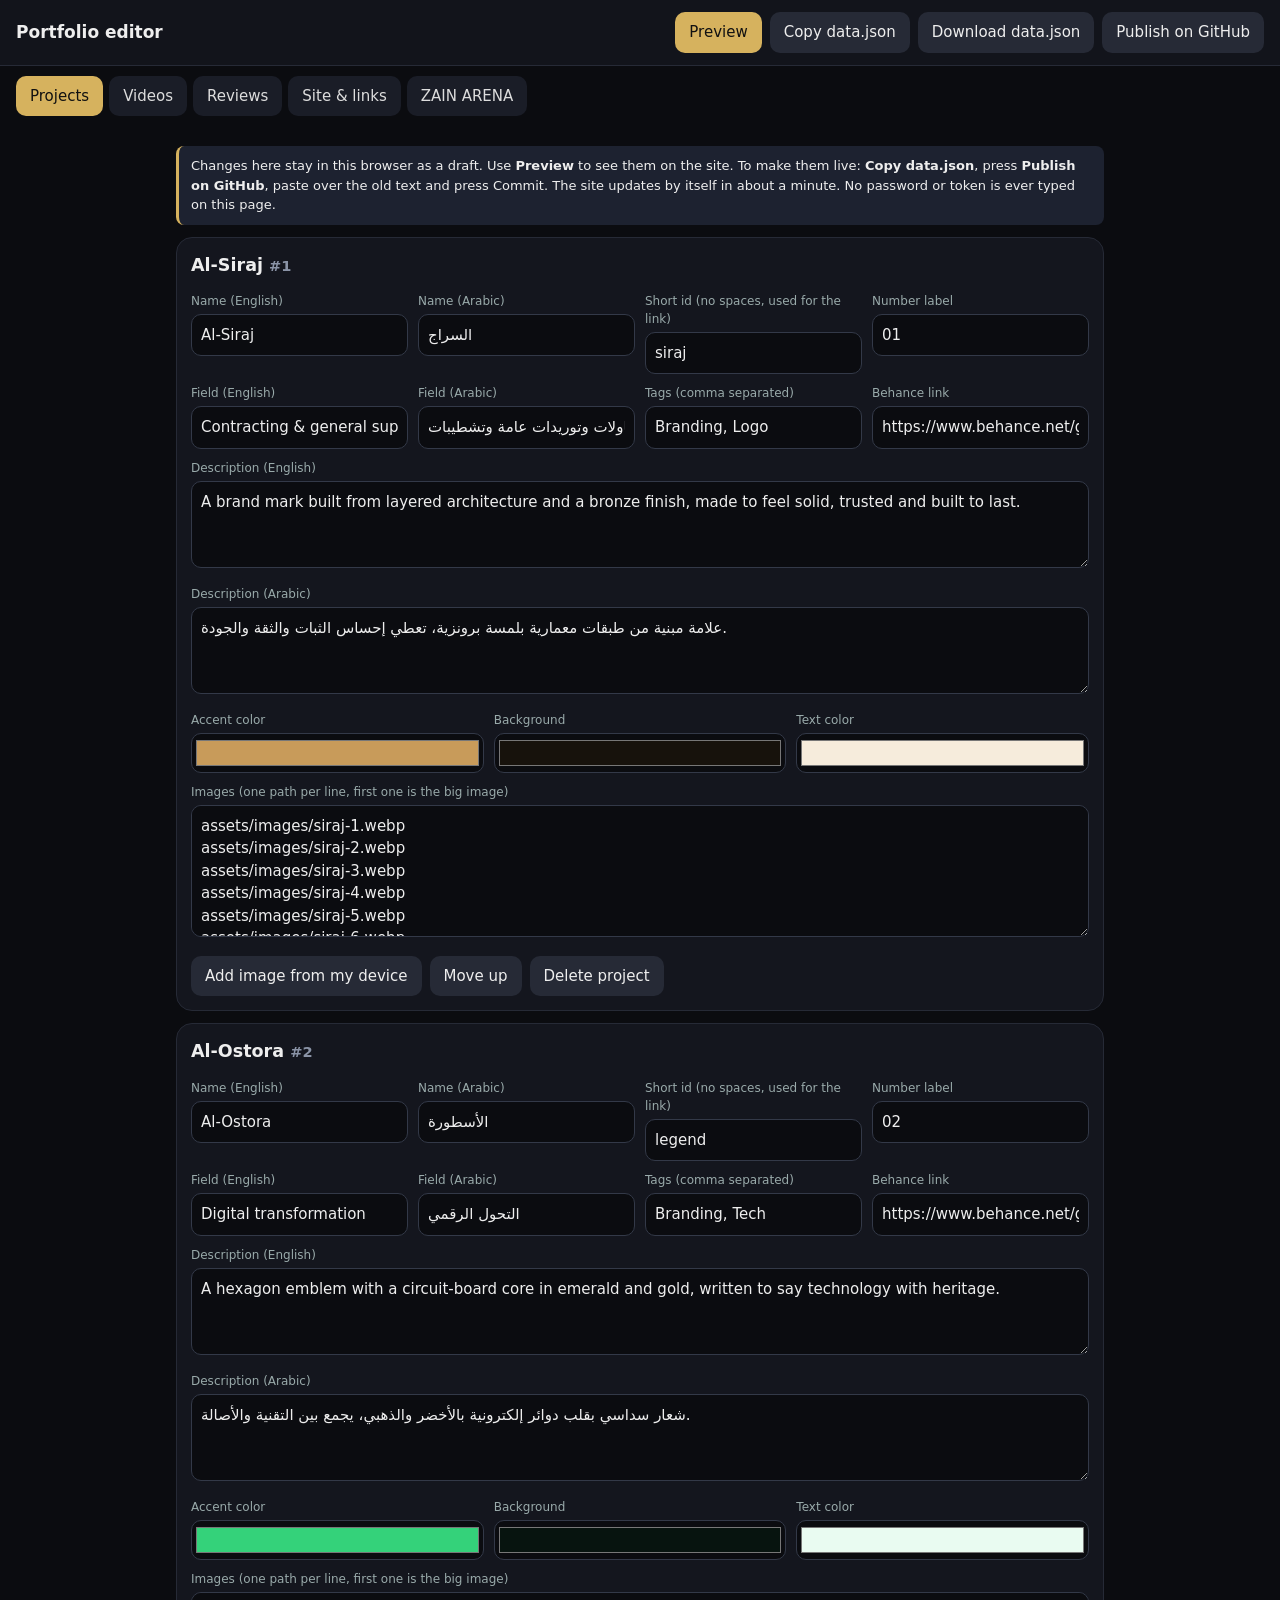
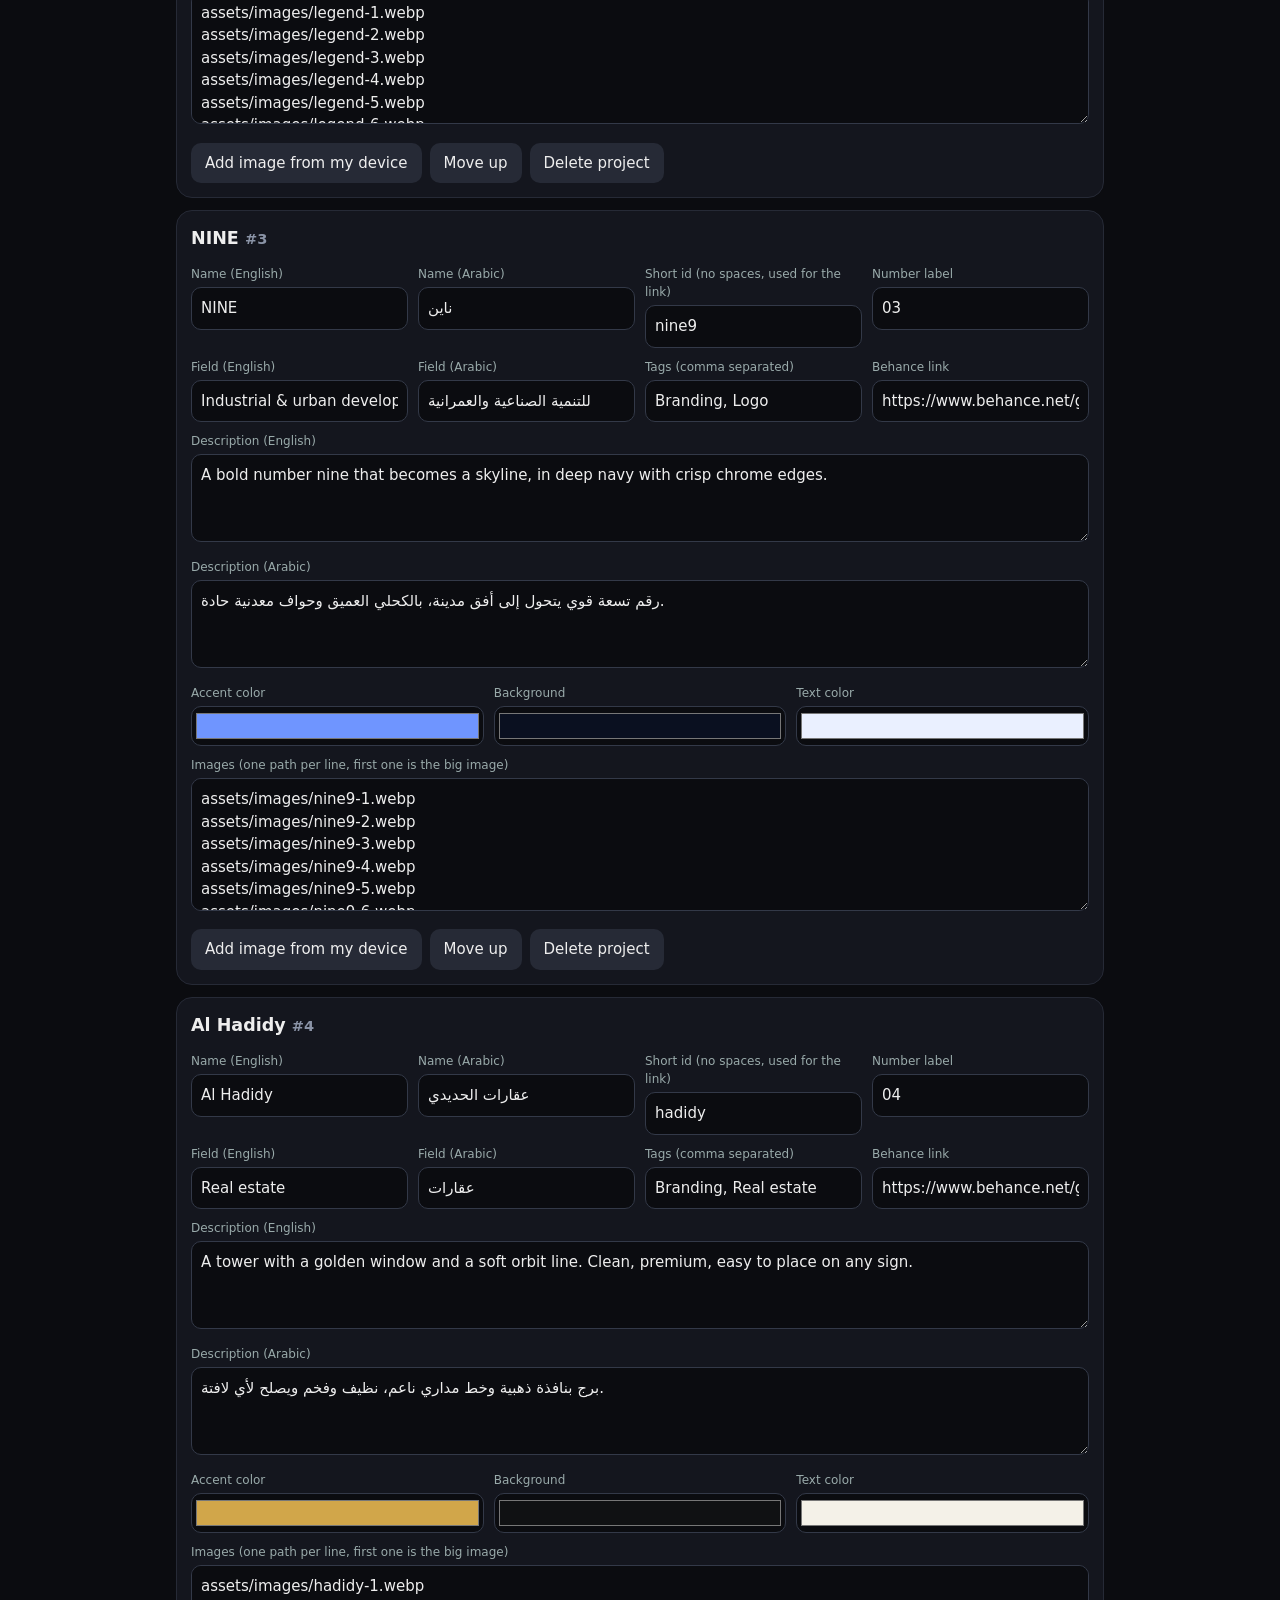
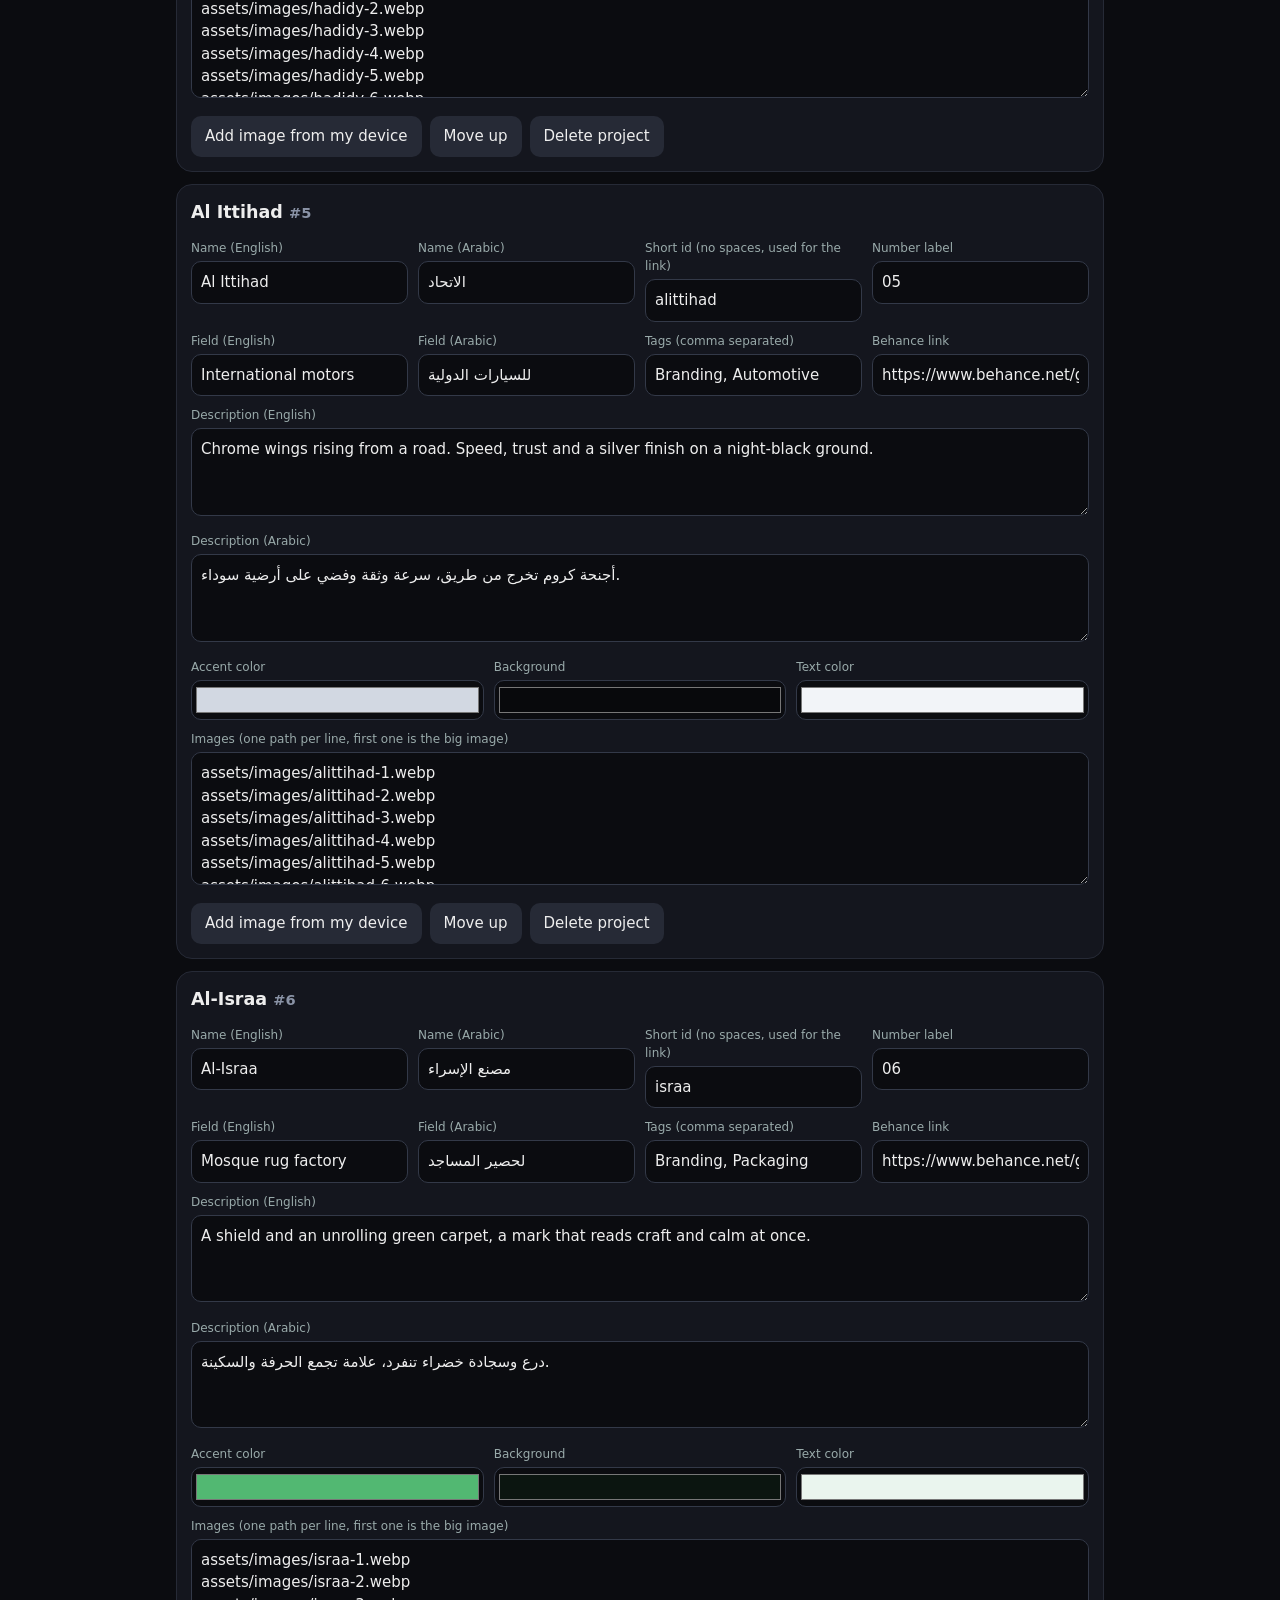
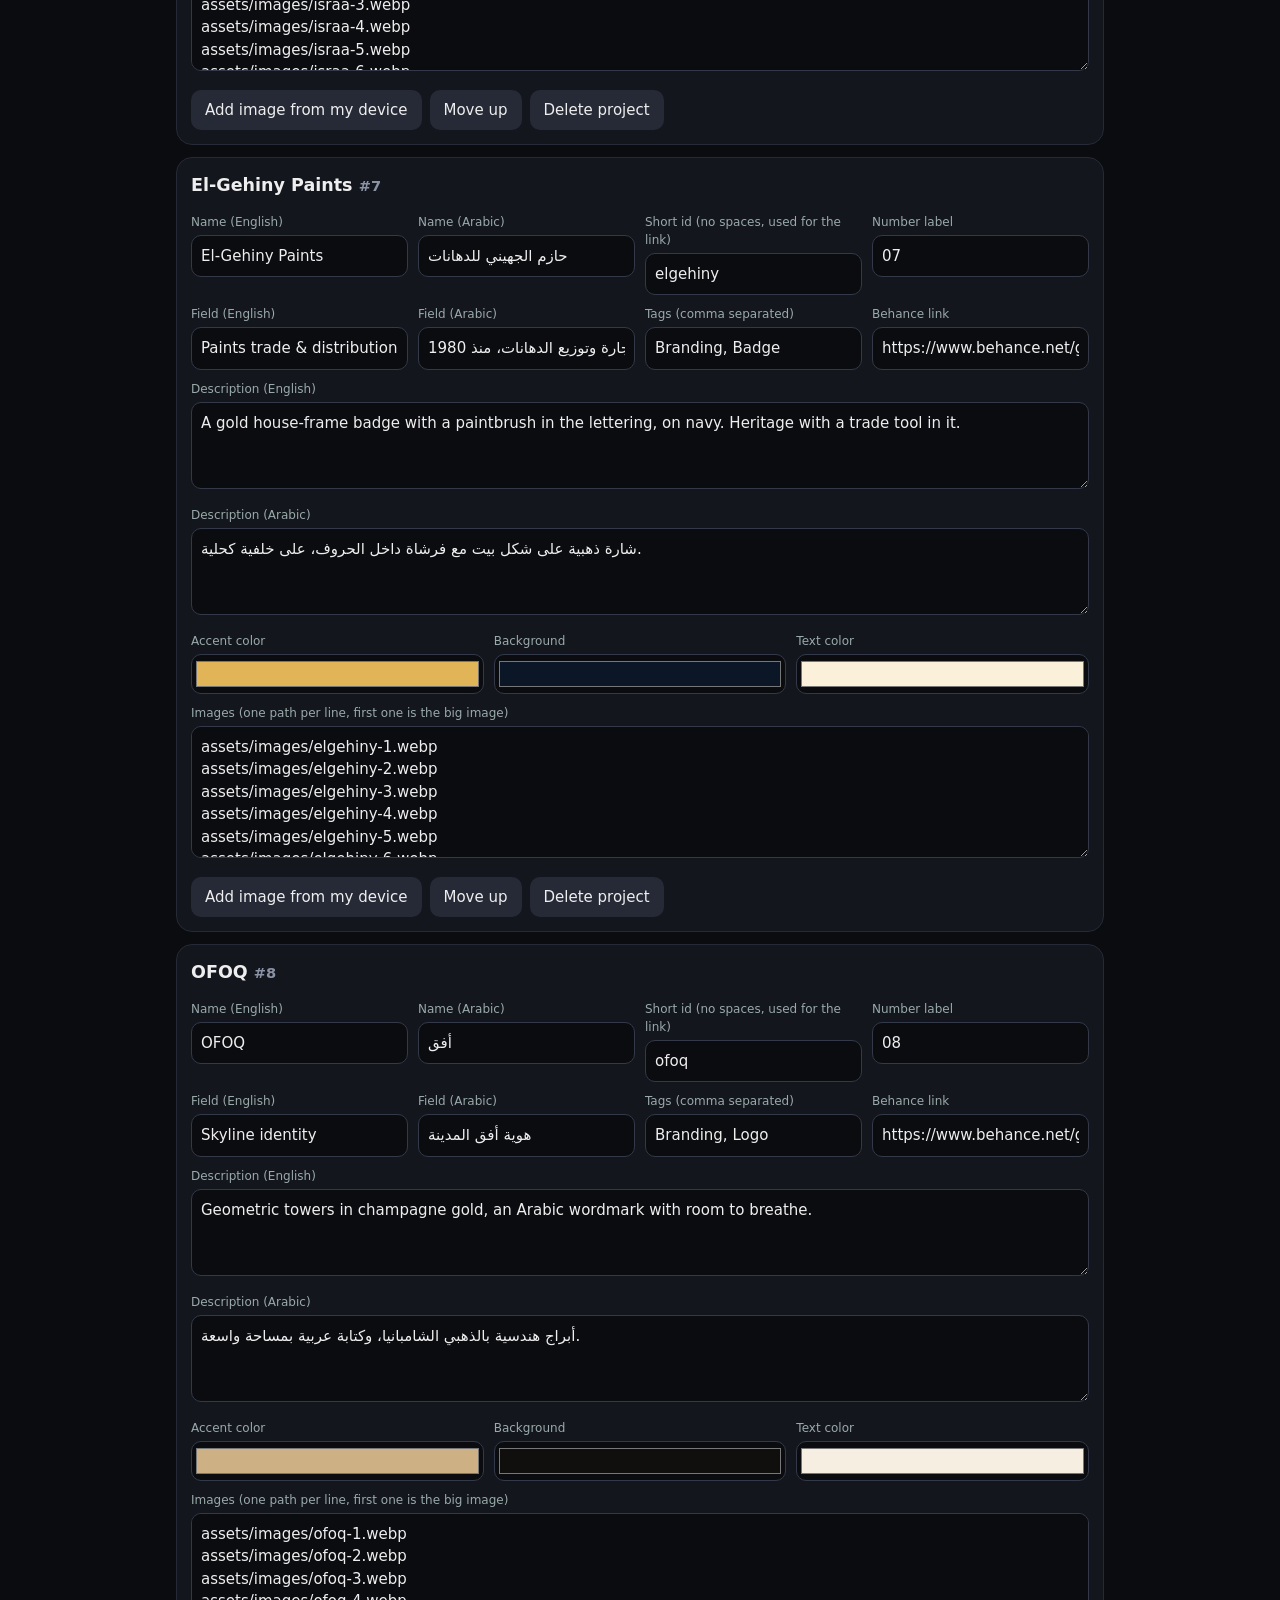
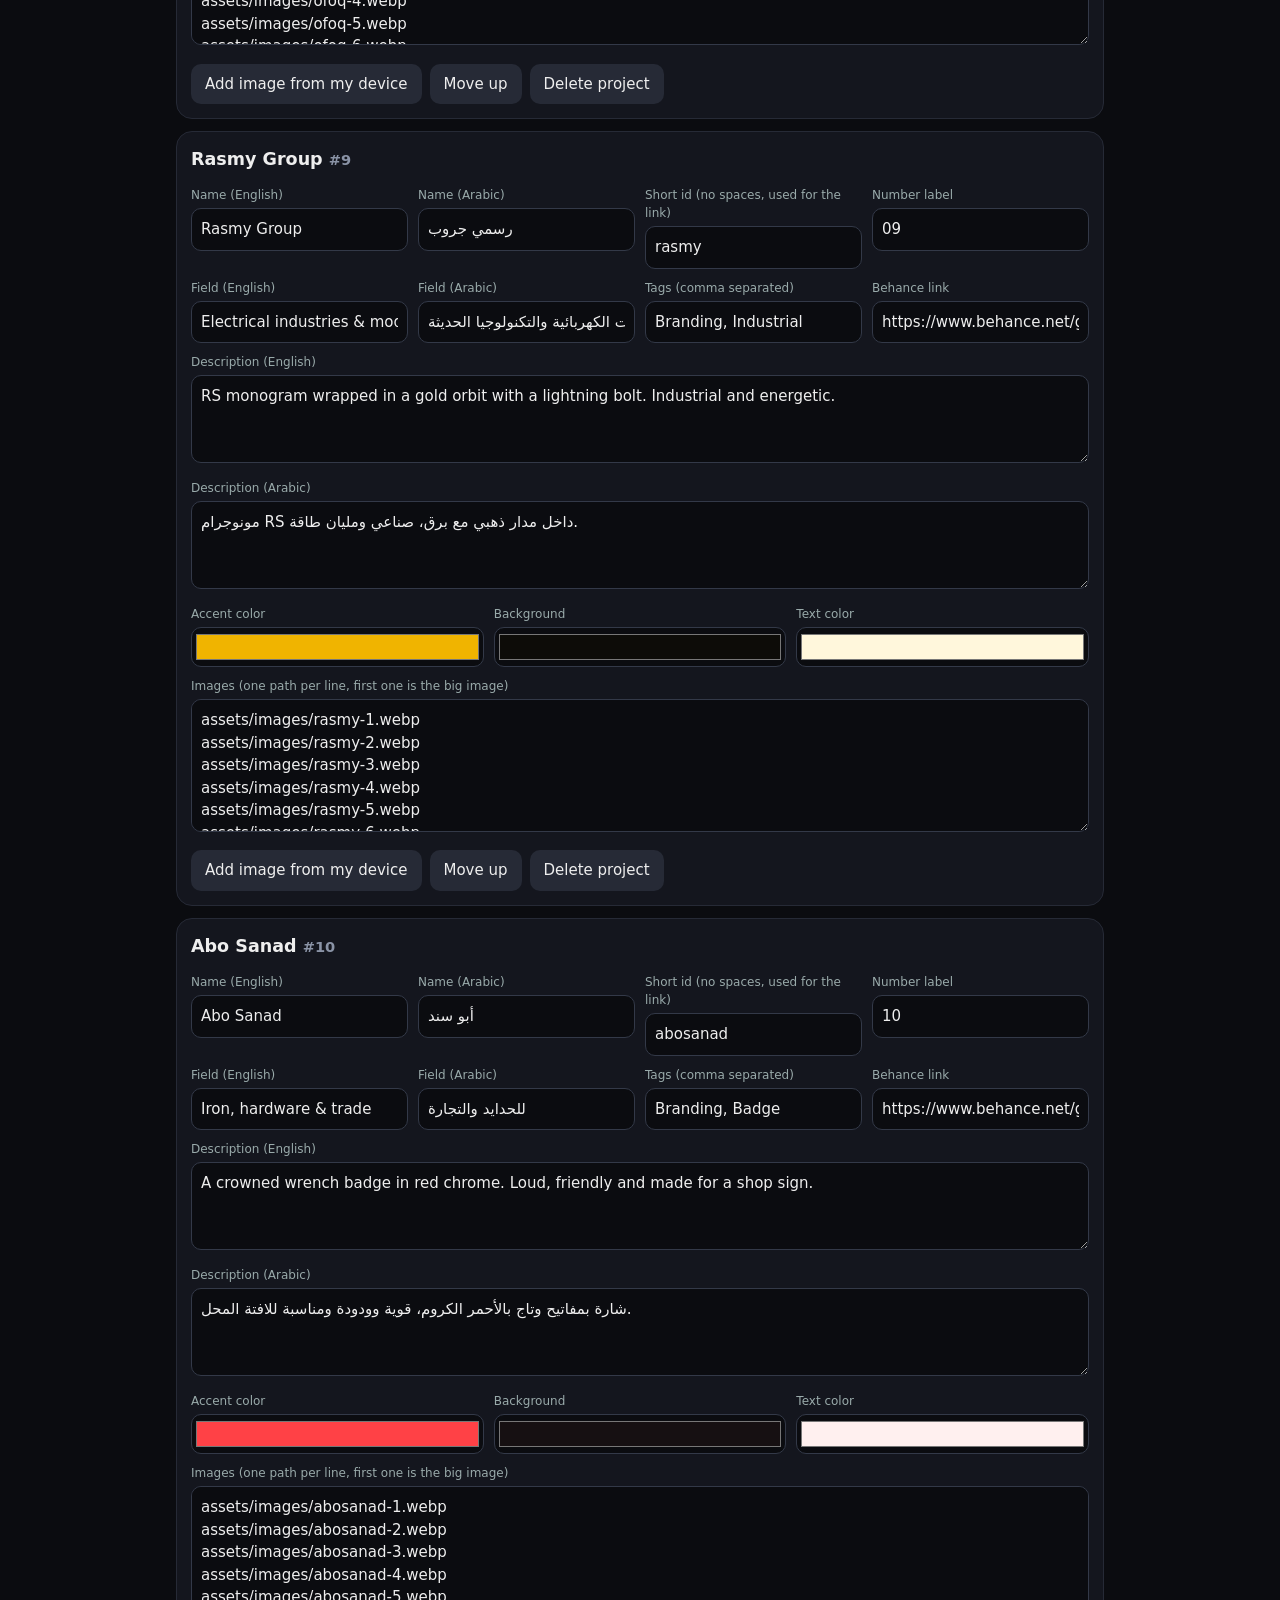
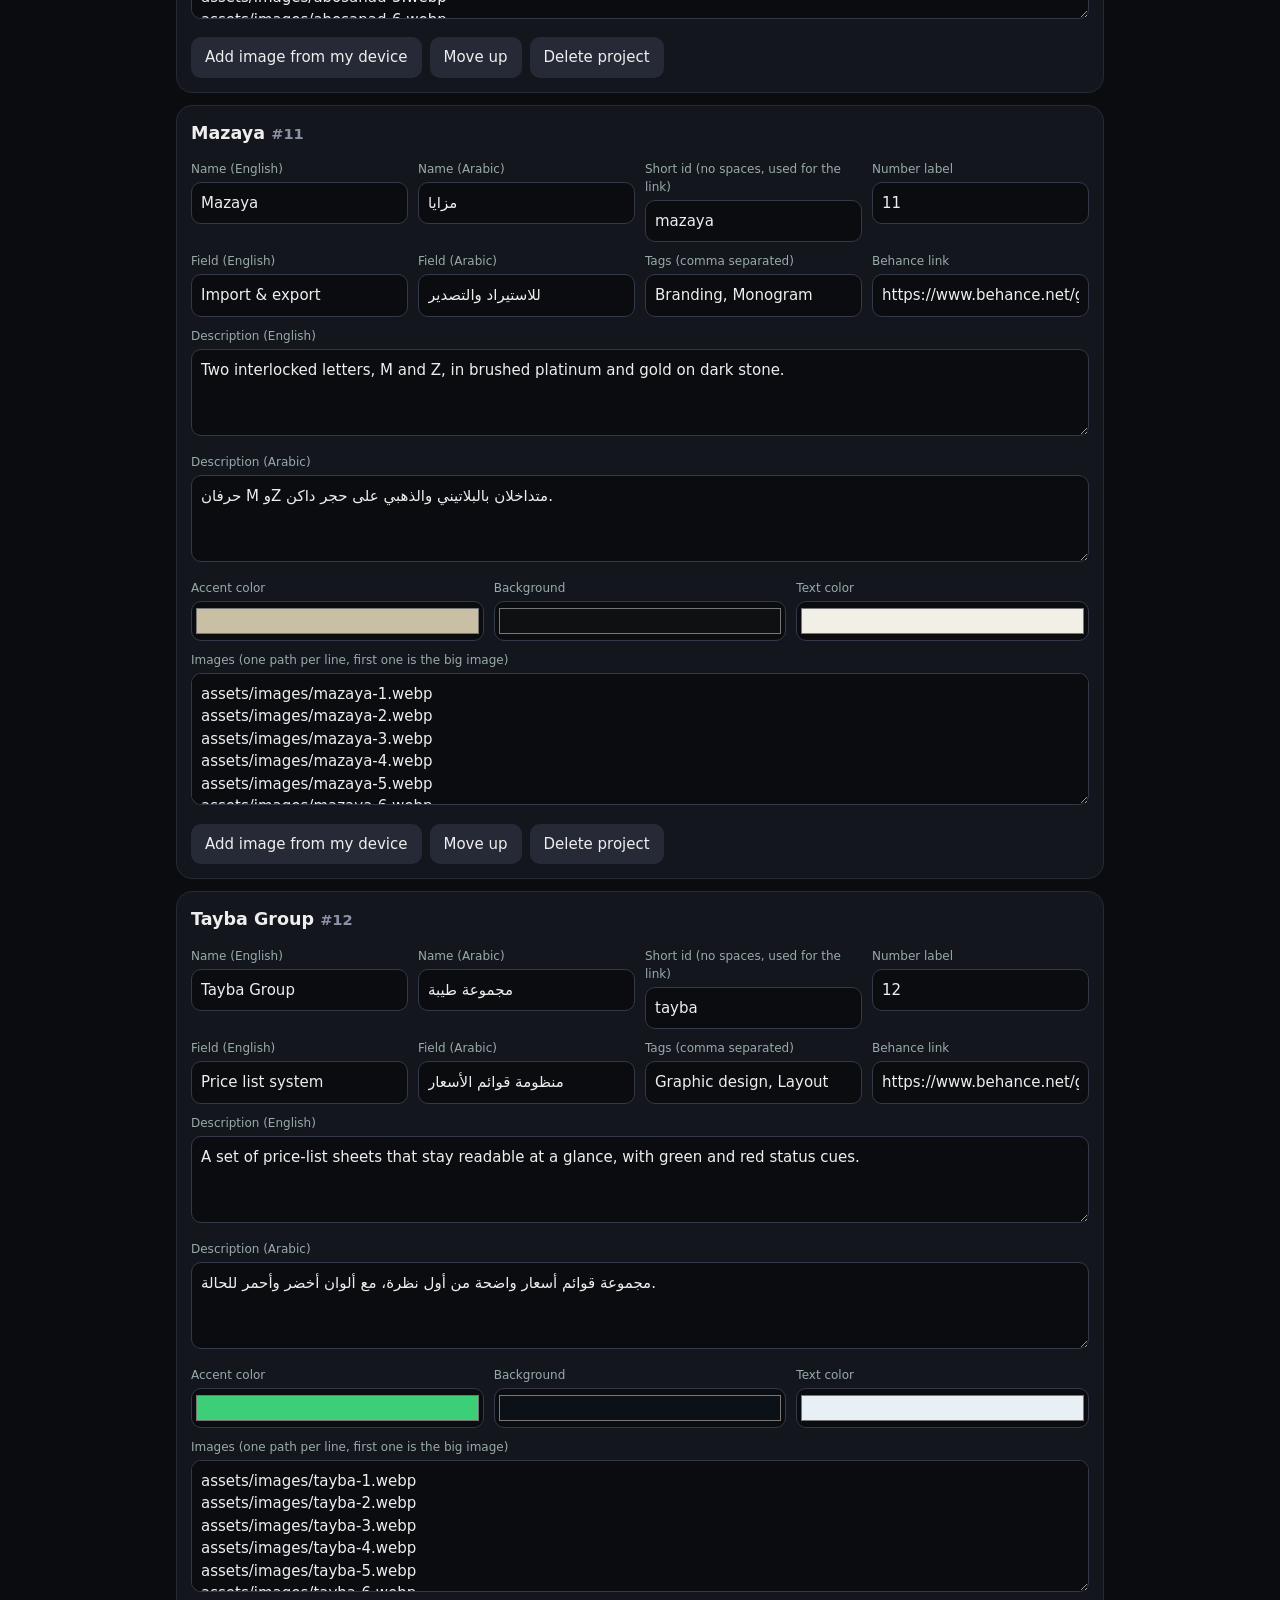
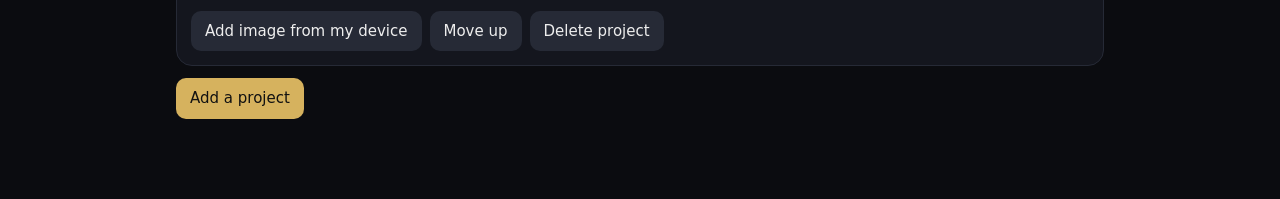
==== admin/index.html @ aedf96aa "Add admin" ====
<!doctype html>
<html lang="en">
<head>
<meta charset="utf-8">
<meta name="viewport" content="width=device-width, initial-scale=1">
<meta name="robots" content="noindex">
<title>Portfolio editor</title>
<style>
*{box-sizing:border-box}body{margin:0;font:15px/1.5 system-ui,-apple-system,"Segoe UI",Tahoma,sans-serif;background:#0b0c10;color:#eee}
header{position:sticky;top:0;z-index:5;display:flex;flex-wrap:wrap;gap:8px;align-items:center;padding:12px 16px;background:#12141b;border-bottom:1px solid #262a36}
h1{font-size:17px;margin:0 auto 0 0}button,a.b{font:inherit;color:#111;background:#d6b25e;border:0;border-radius:10px;padding:9px 14px;cursor:pointer;text-decoration:none;min-height:40px;display:inline-flex;align-items:center}
button.g,a.g{background:#262a36;color:#eee}nav{display:flex;gap:6px;padding:10px 16px;flex-wrap:wrap}nav button{background:#1a1d27;color:#ddd}nav button.on{background:#d6b25e;color:#111}
main{padding:8px 16px 80px;max-width:960px;margin:auto}.card{background:#14161e;border:1px solid #262a36;border-radius:16px;padding:14px;margin:12px 0}
label{display:block;font-size:12px;color:#9aa;margin:10px 0 4px}input,textarea,select{width:100%;background:#0b0c10;color:#eee;border:1px solid #333948;border-radius:10px;padding:9px;font:inherit}input[type=color]{padding:2px;height:40px}
.row{display:grid;grid-template-columns:repeat(auto-fit,minmax(200px,1fr));gap:10px}.sw{display:flex;gap:10px;flex-wrap:wrap}.sw>div{flex:1;min-width:90px}
.bar{display:flex;gap:8px;flex-wrap:wrap;margin-top:12px}.note{background:#1d2230;border-left:3px solid #d6b25e;padding:10px 12px;border-radius:8px;font-size:13px;margin:12px 0}
.th{display:flex;gap:6px;flex-wrap:wrap;margin-top:8px}.th img{width:56px;height:56px;object-fit:cover;border-radius:8px;border:1px solid #333}
h3{margin:0 0 4px}small{color:#8a93a6}#msg{position:fixed;bottom:12px;left:12px;right:12px;background:#222a;padding:10px 14px;border-radius:12px;display:none;backdrop-filter:blur(8px)}
</style>
</head>
<body>
<header><h1>Portfolio editor</h1><button type="button" id="prev">Preview</button><button type="button" id="copy" class="g">Copy data.json</button><button type="button" id="dl" class="g">Download data.json</button><a class="b g" id="gh" target="_blank" rel="noopener">Publish on GitHub</a></header>
<nav id="tabs"></nav>
<main>
<div class="note">Changes here stay in this browser as a draft. Use <b>Preview</b> to see them on the site. To make them live: <b>Copy data.json</b>, press <b>Publish on GitHub</b>, paste over the old text and press Commit. The site updates by itself in about a minute. No password or token is ever typed on this page.</div>
<div id="view"></div>
</main>
<div id="msg"></div>
<script>
(function(){'use strict';
var KEY='mr-draft-data',data,tab='projects',view=document.getElementById('view');
function $(i){return document.getElementById(i)}
function esc(s){return String(s==null?'':s).replace(/[&<>"']/g,function(c){return{'&':'&amp;','<':'&lt;','>':'&gt;','"':'&quot;',"'":'&#39;'}[c]})}
function say(t){var m=$('msg');m.textContent=t;m.style.display='block';clearTimeout(say.t);say.t=setTimeout(function(){m.style.display='none'},3500)}
function save(){localStorage.setItem(KEY,JSON.stringify(data))}
function tabs(){var T=[['projects','Projects'],['videos','Videos'],['reviews','Reviews'],['site','Site & links'],['zain','ZAIN ARENA']];$('tabs').innerHTML=T.map(function(t){return '<button type="button" class="'+(tab===t[0]?'on':'')+'" data-t="'+t[0]+'">'+t[1]+'</button>'}).join('');$('tabs').querySelectorAll('button').forEach(function(b){b.onclick=function(){tab=b.dataset.t;draw()}})}
function f(label,path,val,type){return '<div><label>'+label+'</label><input data-p="'+path+'" type="'+(type||'text')+'" value="'+esc(val)+'"></div>'}
function ta(label,path,val,rows){return '<div><label>'+label+'</label><textarea rows="'+(rows||3)+'" data-p="'+path+'">'+esc(val)+'</textarea></div>'}
function setp(path,v){var a=path.split('.'),o=data;for(var i=0;i<a.length-1;i++)o=o[a[i]];var k=a[a.length-1];o[k]=(k==='tags')?v.split(',').map(function(x){return x.trim()}).filter(Boolean):(k==='images')?v.split('\n').map(function(x){return x.trim()}).filter(Boolean):(k==='yearsClaim')?(+v||0):v;save()}
function draw(){tabs();var h='';
if(tab==='projects'){data.projects.forEach(function(p,i){var P='projects.'+i+'.';
h+='<div class="card"><h3>'+esc(p.en||'New project')+' <small>#'+(i+1)+'</small></h3><div class="row">'+f('Name (English)',P+'en',p.en)+f('Name (Arabic)',P+'ar',p.ar)+f('Short id (no spaces, used for the link)',P+'id',p.id)+f('Number label',P+'num',p.num)+'</div>'+
'<div class="row">'+f('Field (English)',P+'sector.en',p.sector.en)+f('Field (Arabic)',P+'sector.ar',p.sector.ar)+f('Tags (comma separated)',P+'tags',(p.tags||[]).join(', '))+f('Behance link',P+'behance',p.behance)+'</div>'+
ta('Description (English)',P+'desc.en',p.desc.en)+ta('Description (Arabic)',P+'desc.ar',p.desc.ar)+
'<div class="sw"><div><label>Accent color</label><input type="color" data-p="'+P+'accent" value="'+esc(p.accent)+'"></div><div><label>Background</label><input type="color" data-p="'+P+'bg" value="'+esc(p.bg)+'"></div><div><label>Text color</label><input type="color" data-p="'+P+'ink" value="'+esc(p.ink)+'"></div></div>'+
ta('Images (one path per line, first one is the big image)',P+'images',(p.images||[]).join('\n'),5)+
'<div class="bar"><button type="button" class="g" data-img="'+i+'">Add image from my device</button><button type="button" class="g" data-up="'+i+'">Move up</button><button type="button" class="g" data-del="'+i+'">Delete project</button></div></div>'});
h+='<div class="bar"><button type="button" id="addp">Add a project</button></div><input type="file" id="file" accept="image/*" hidden>'}
if(tab==='videos'){h+='<div class="note">Open the video in Google Drive, press Share, set "Anyone with the link", then copy the ID from the link (the long text between /d/ and /view). Thumbnails: add a picture file to assets/videos on GitHub and write its path, or leave it blank.</div>';data.videos.forEach(function(v,i){var P='videos.'+i+'.';h+='<div class="card"><div class="row">'+f('Title',P+'title',v.title)+f('Google Drive file ID',P+'id',v.id)+f('Thumbnail path',P+'thumb',v.thumb)+'</div><div class="bar"><button type="button" class="g" data-vdel="'+i+'">Delete</button></div></div>'});h+='<div class="bar"><button type="button" id="addv">Add a video</button></div>'}
if(tab==='reviews'){data.reviews.forEach(function(r,i){var P='reviews.'+i+'.';h+='<div class="card">'+f('Name',P+'name',r.name)+ta('Comment (exact words)',P+'text',r.text)+'<div class="bar"><button type="button" class="g" data-rdel="'+i+'">Delete</button></div></div>'});h+='<div class="bar"><button type="button" id="addr">Add a review</button></div>'}
if(tab==='site'){h+='<div class="card"><div class="row">'+f('Name','site.name',data.site.name)+f('Name (Arabic)','site.nameAr',data.site.nameAr)+f('Role (English)','site.role.en',data.site.role.en)+f('Role (Arabic)','site.role.ar',data.site.role.ar)+f('Years of experience (number)','site.yearsClaim',data.site.yearsClaim,'number')+'</div>'+ta('Tagline (English)','site.tagline.en',data.site.tagline.en)+ta('Tagline (Arabic)','site.tagline.ar',data.site.tagline.ar)+'</div><div class="card"><div class="row">'+f('Behance','links.behance',data.links.behance)+f('Video folder (Drive)','links.drive',data.links.drive)+f('Reviews post','links.reviews',data.links.reviews)+f('Instagram','links.instagram',data.links.instagram)+f('GitHub edit link for data.json (set once)','links.repoEditUrl',data.links.repoEditUrl)+'</div></div>'}
if(tab==='zain'){h+='<div class="card"><div class="row">'+f('Title','zain.title',data.zain.title)+f('Image path (a real app screenshot, optional)','zain.image',data.zain.image)+'</div>'+ta('Text (English)','zain.text.en',data.zain.text.en)+ta('Text (Arabic)','zain.text.ar',data.zain.text.ar)+'</div><div class="note">App screenshots. Upload the picture into assets/zain on GitHub, then add it here with its path.</div>'+(data.zain.shots||[]).map(function(h,i){var P='zain.shots.'+i+'.';return '<div class="card"><div class="row">'+f('Image path',P+'src',h.src)+f('Caption (English)',P+'en',h.en)+f('Caption (Arabic)',P+'ar',h.ar)+'</div><div class="bar"><button type="button" class="g" data-sdel="'+i+'">Delete</button></div></div>'}).join('')+'<div class="bar"><button type="button" id="adds">Add a screenshot</button></div>'+'<div class="card">'+ta('Screenshots note (English)','zain.shotsNote.en',(data.zain.shotsNote||{}).en)+ta('Screenshots note (Arabic)','zain.shotsNote.ar',(data.zain.shotsNote||{}).ar)+'</div>'}
view.innerHTML=h;
view.querySelectorAll('[data-p]').forEach(function(el){el.oninput=function(){setp(el.dataset.p,el.value)}});
var q=function(s,fn){view.querySelectorAll(s).forEach(fn)};
q('[data-del]',function(b){b.onclick=function(){if(b.dataset.sure){data.projects.splice(+b.dataset.del,1);save();draw()}else{b.dataset.sure=1;b.textContent='Press again to delete'}}});
q('[data-up]',function(b){b.onclick=function(){var i=+b.dataset.up;if(i>0){var t=data.projects[i];data.projects[i]=data.projects[i-1];data.projects[i-1]=t;save();draw()}}});
q('[data-vdel]',function(b){b.onclick=function(){data.videos.splice(+b.dataset.vdel,1);save();draw()}});
q('[data-rdel]',function(b){b.onclick=function(){data.reviews.splice(+b.dataset.rdel,1);save();draw()}});
var a=$('addp');if(a)a.onclick=function(){var n=data.projects.length+1;data.projects.push({id:'project'+n,num:('0'+n).slice(-2),en:'New project',ar:'',sector:{en:'',ar:''},desc:{en:'',ar:''},tags:['Branding'],accent:'#d6b25e',bg:'#101010',ink:'#f4efe6',behance:'',images:[]});save();draw();scrollTo(0,document.body.scrollHeight)};
a=$('adds');if(a)a.onclick=function(){data.zain.shots=(data.zain.shots||[]).concat({src:'',en:'',ar:''});save();draw()};q('[data-sdel]',function(b){b.onclick=function(){data.zain.shots.splice(+b.dataset.sdel,1);save();draw()}});a=$('addv');if(a)a.onclick=function(){data.videos.push({id:'',title:'New video',thumb:''});save();draw()};
a=$('addr');if(a)a.onclick=function(){data.reviews.push({name:'',text:''});save();draw()};
var file=$('file');q('[data-img]',function(b){b.onclick=function(){file.dataset.i=b.dataset.img;file.click()}});
if(file)file.onchange=function(){var fl=file.files[0];if(!fl)return;var i=+file.dataset.i,p=data.projects[i],im=new Image();im.onload=function(){var s=Math.min(1,1000/Math.max(im.width,im.height)),c=document.createElement('canvas');c.width=Math.round(im.width*s);c.height=Math.round(im.height*s);c.getContext('2d').drawImage(im,0,0,c.width,c.height);c.toBlob(function(bl){var n=(p.images||[]).length+1,name=p.id+'-'+n+'.webp',a=document.createElement('a');a.href=URL.createObjectURL(bl);a.download=name;a.click();p.images=(p.images||[]).concat('assets/images/'+name);save();draw();say('Saved '+name+'. Upload this file into assets/images on GitHub.')},'image/webp',.82)};im.src=URL.createObjectURL(fl);file.value=''};
}
function json(){return JSON.stringify(data,null,2)}
$('prev').onclick=function(){localStorage.setItem('mr-preview-data',json());window.open('../index.html?preview=1','_blank')};
$('copy').onclick=function(){var t=json();(navigator.clipboard?navigator.clipboard.writeText(t):Promise.reject()).then(function(){say('Copied. Now press Publish on GitHub and paste.')},function(){var x=document.createElement('textarea');x.value=t;document.body.appendChild(x);x.select();document.execCommand('copy');x.remove();say('Copied.')})};
$('dl').onclick=function(){var a=document.createElement('a');a.href=URL.createObjectURL(new Blob([json()],{type:'application/json'}));a.download='data.json';a.click()};
function init(j){var d=null;try{d=JSON.parse(localStorage.getItem(KEY))}catch(e){}data=d||j;var g=$('gh');var u=data.links&&data.links.repoEditUrl;if(u&&/^https:\/\/github\.com\//.test(u)){g.href=u}else{g.removeAttribute('href');g.onclick=function(e){e.preventDefault();say('Set the GitHub edit link under Site & links first.')}}draw()}
fetch('../data.json',{cache:'no-store'}).then(function(r){return r.json()}).then(init).catch(function(){say('Could not load data.json')});
})();
</script>
</body>
</html>
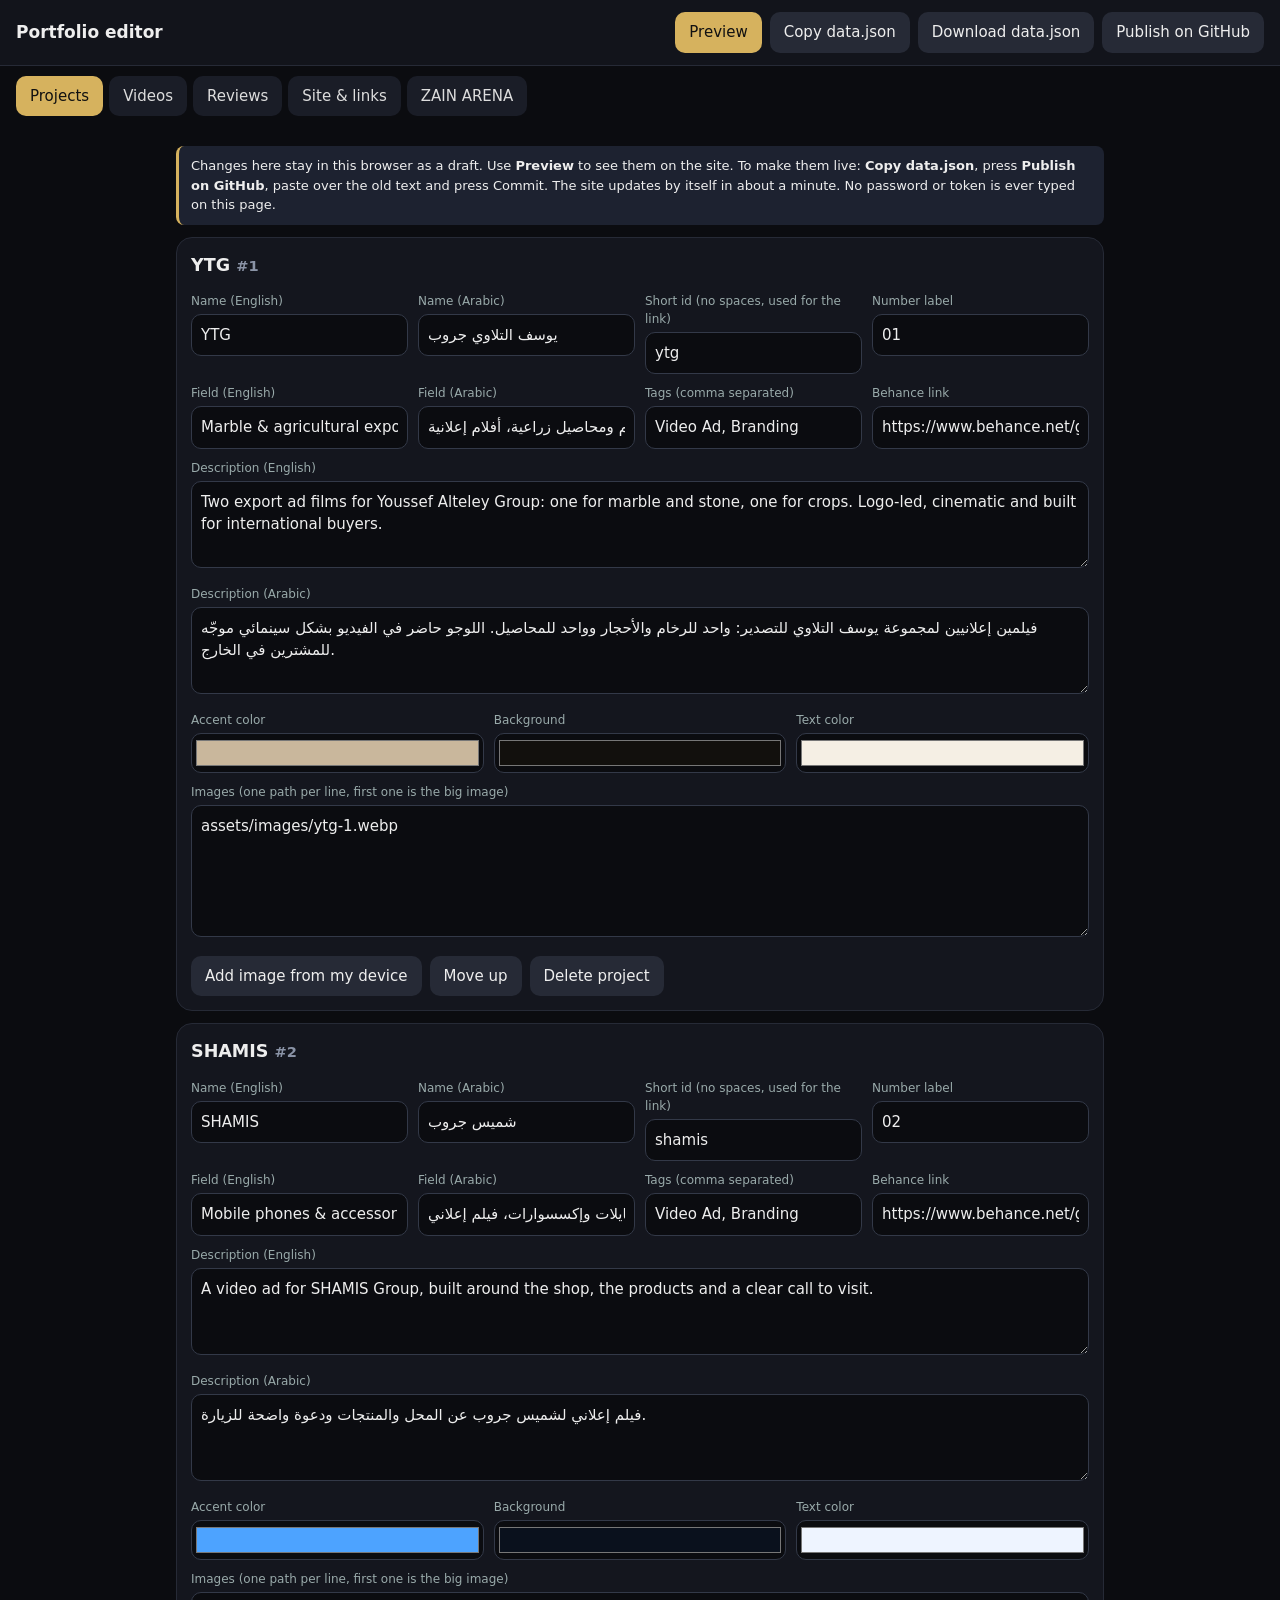
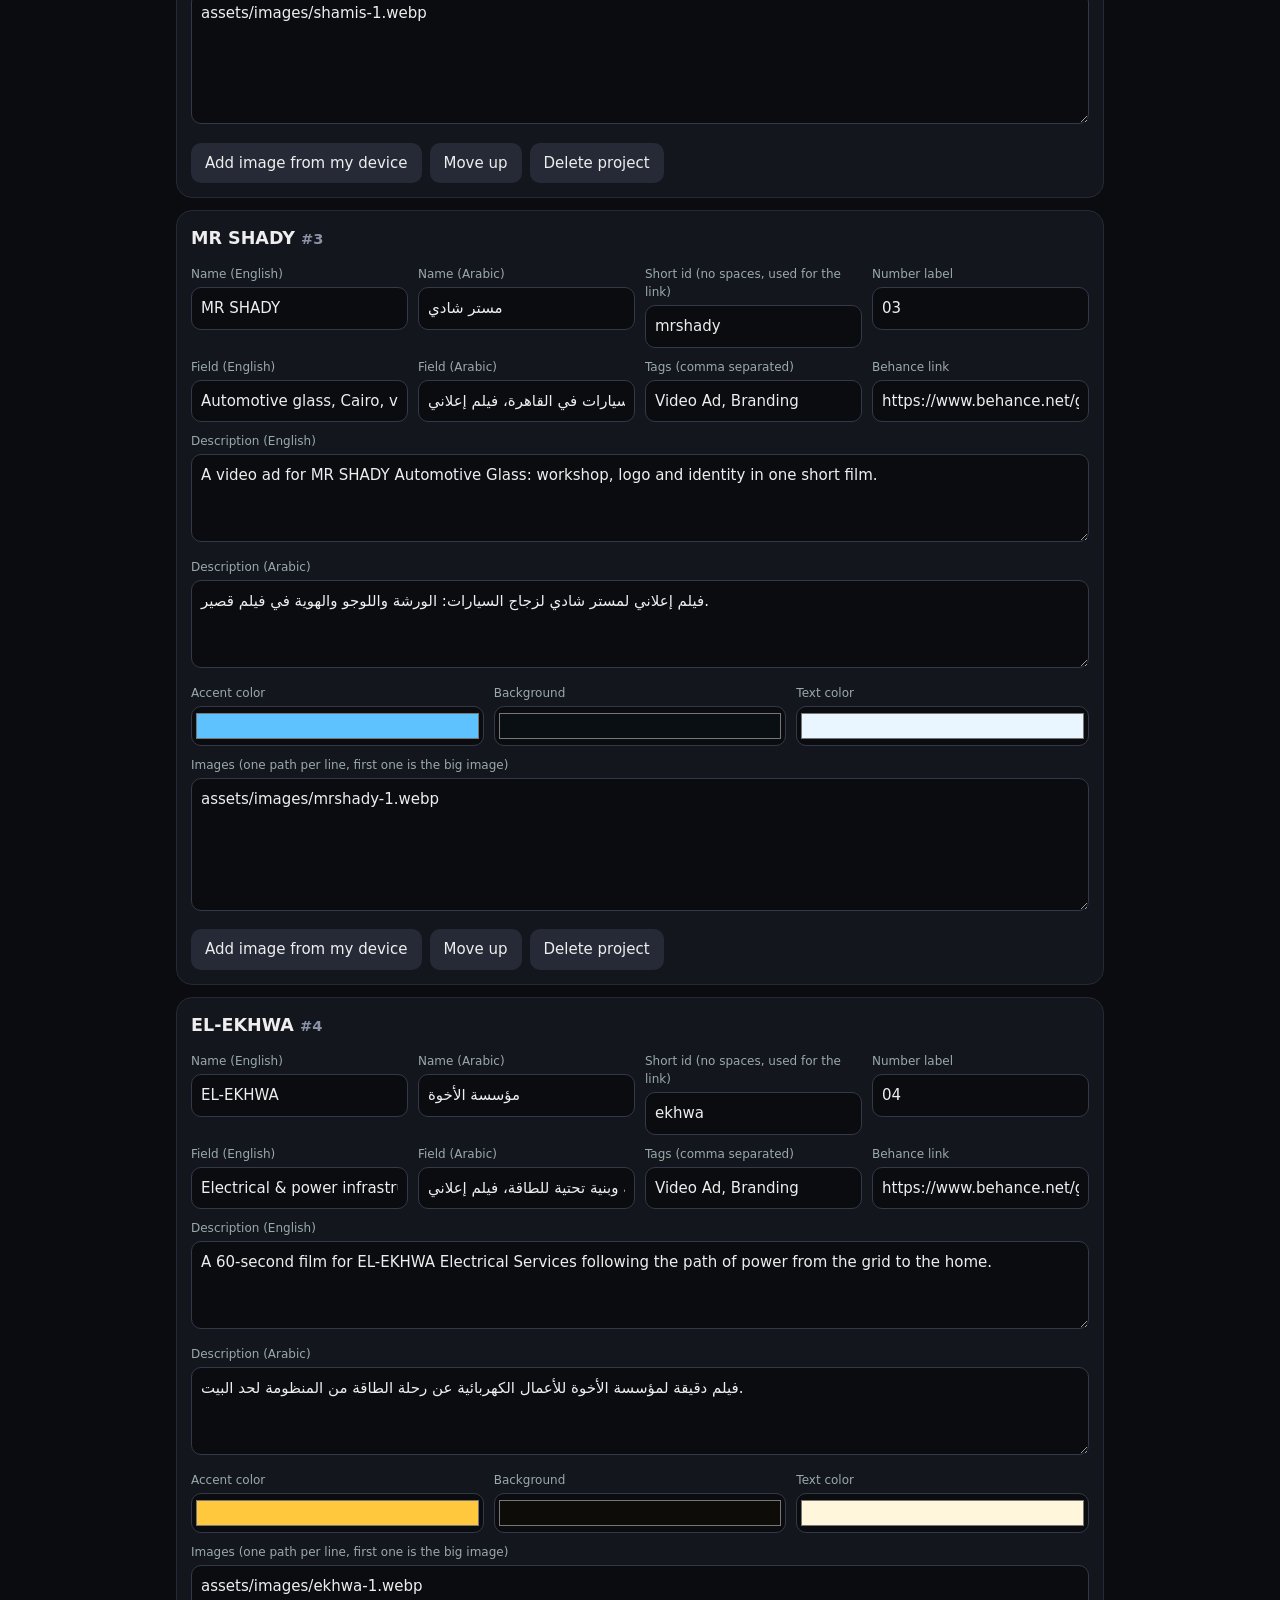
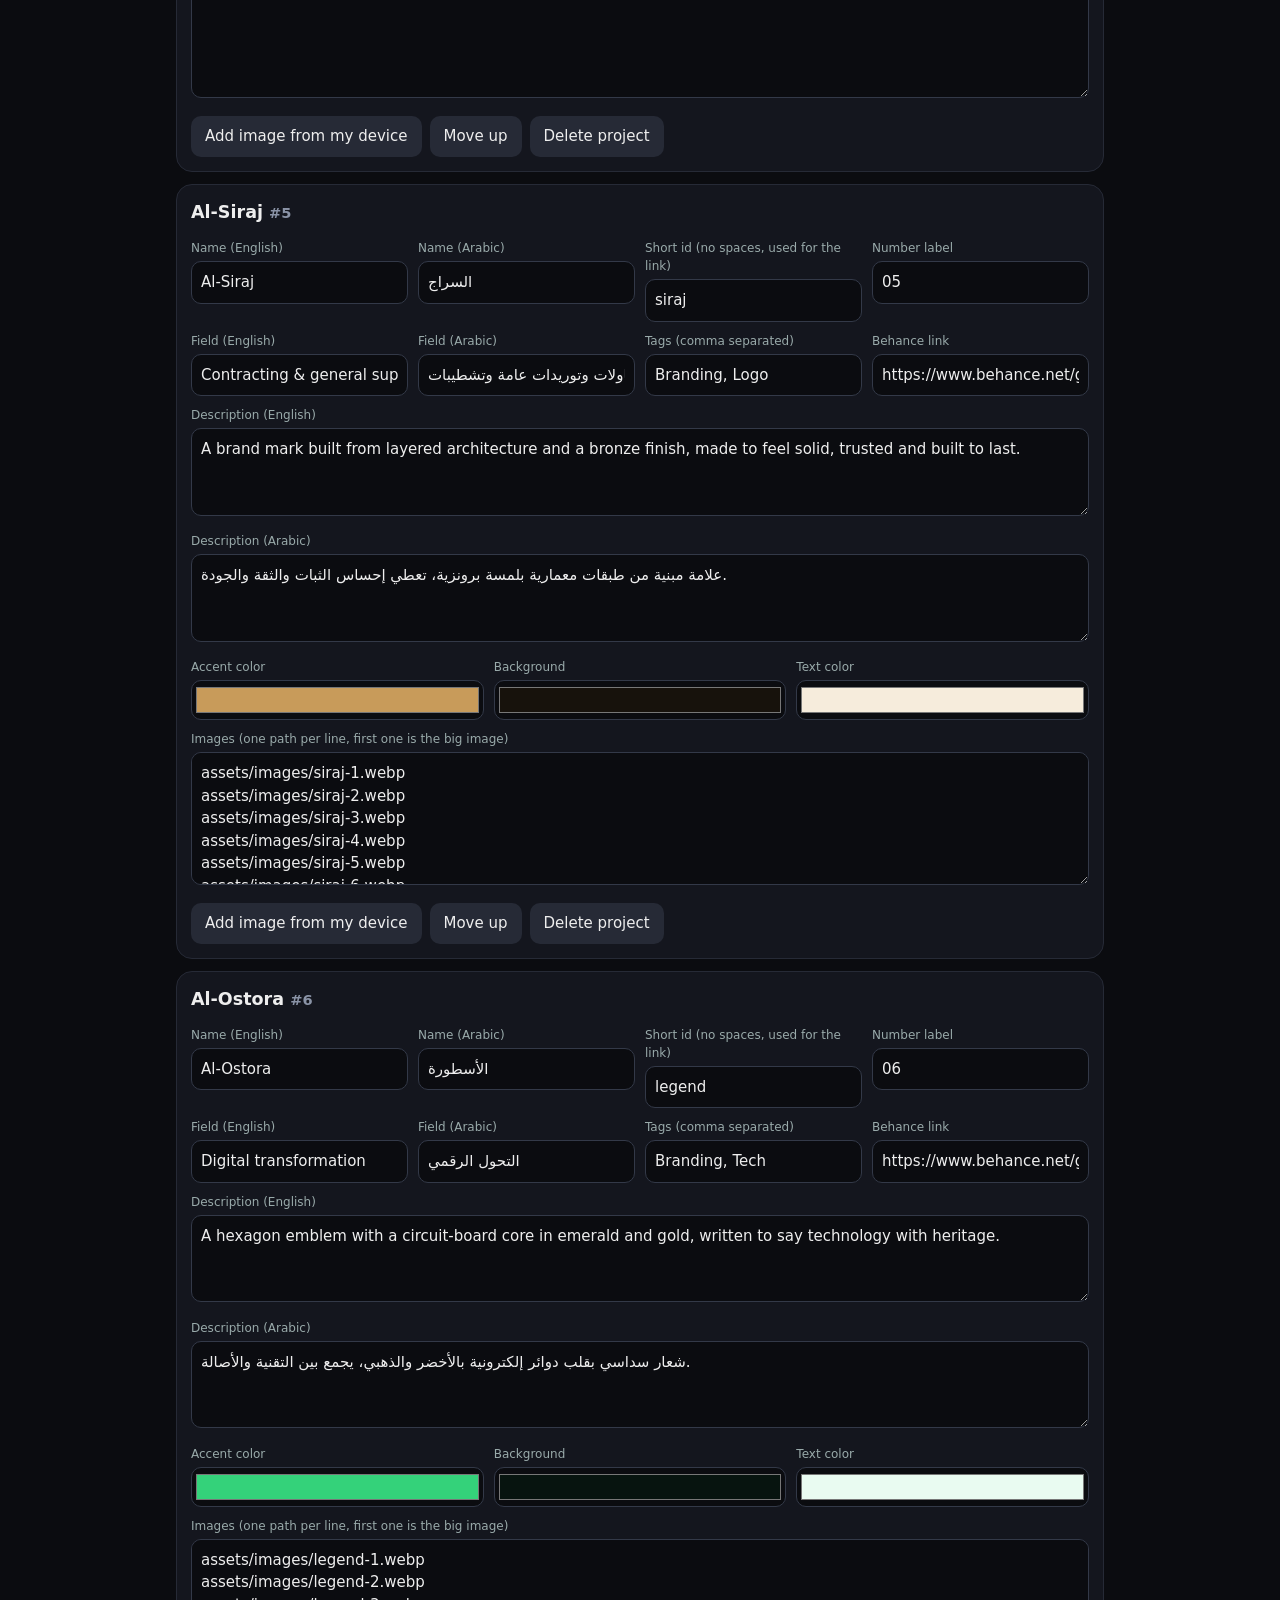
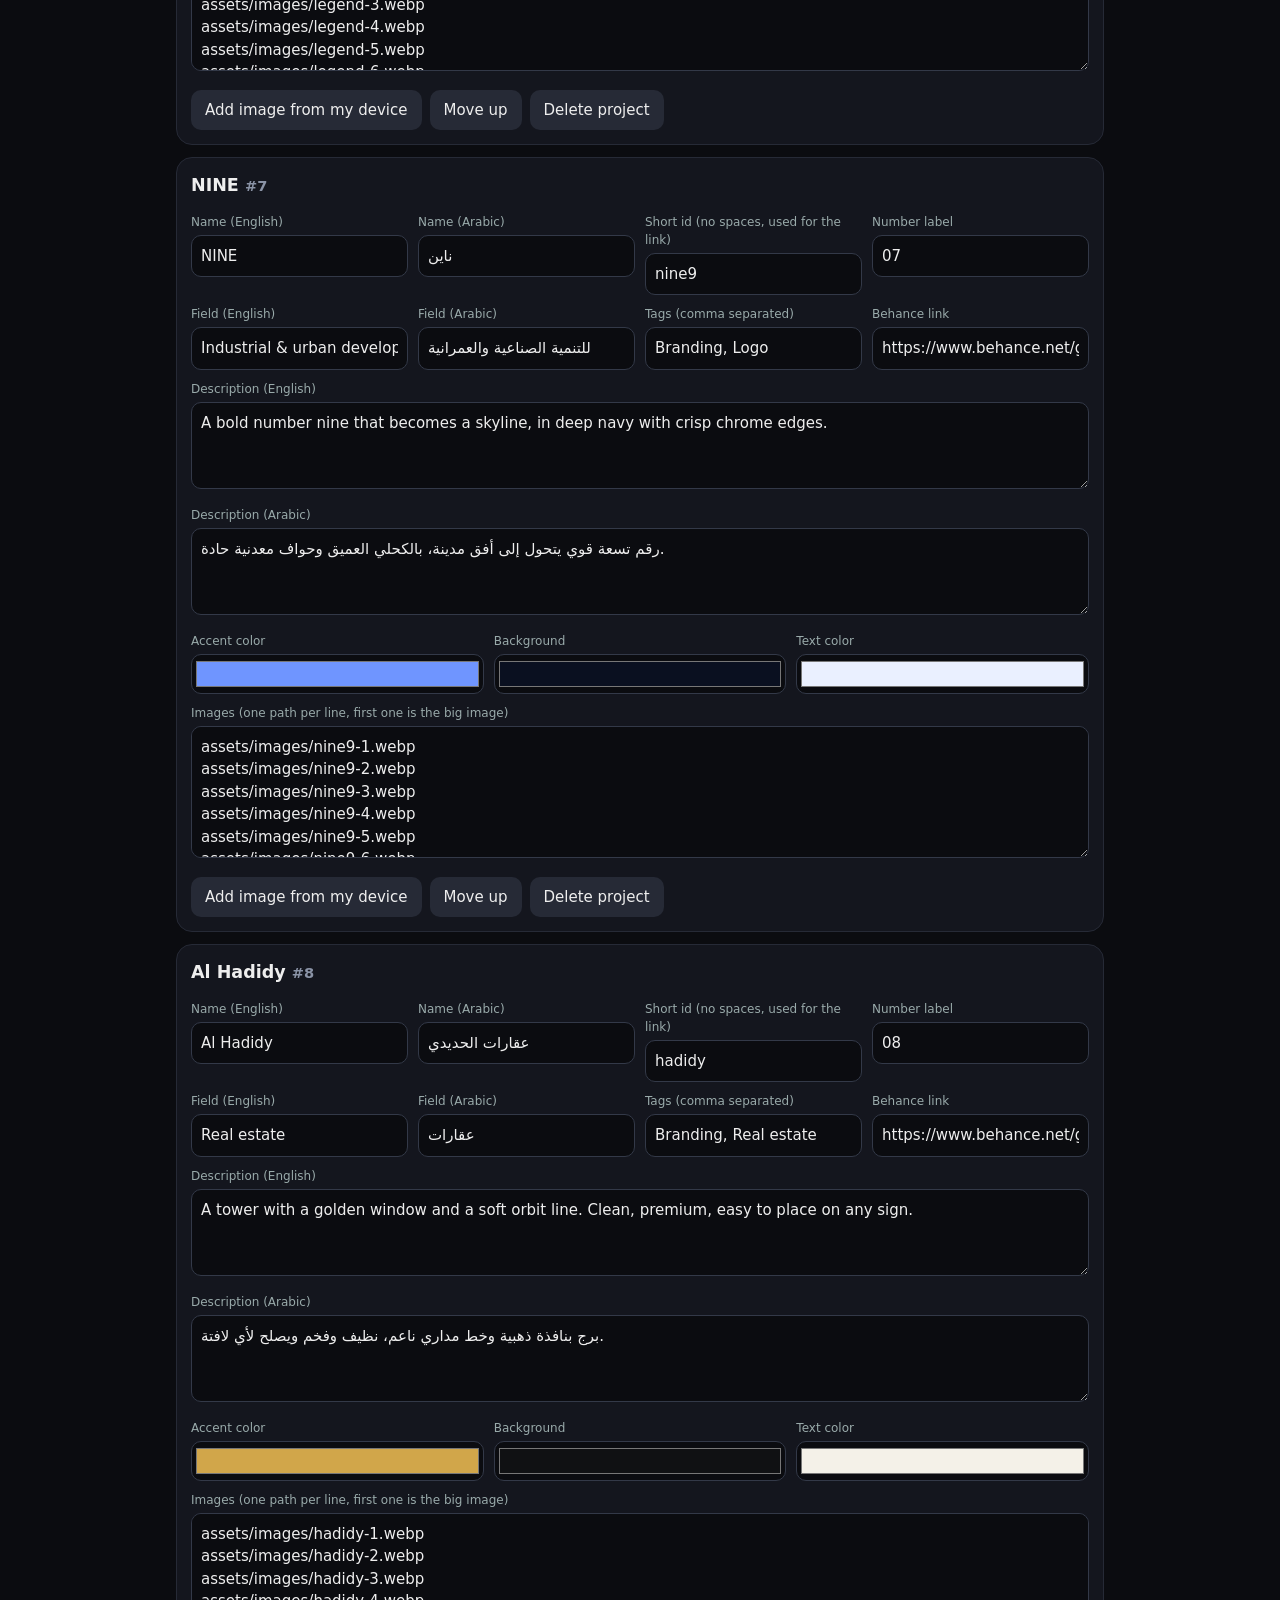
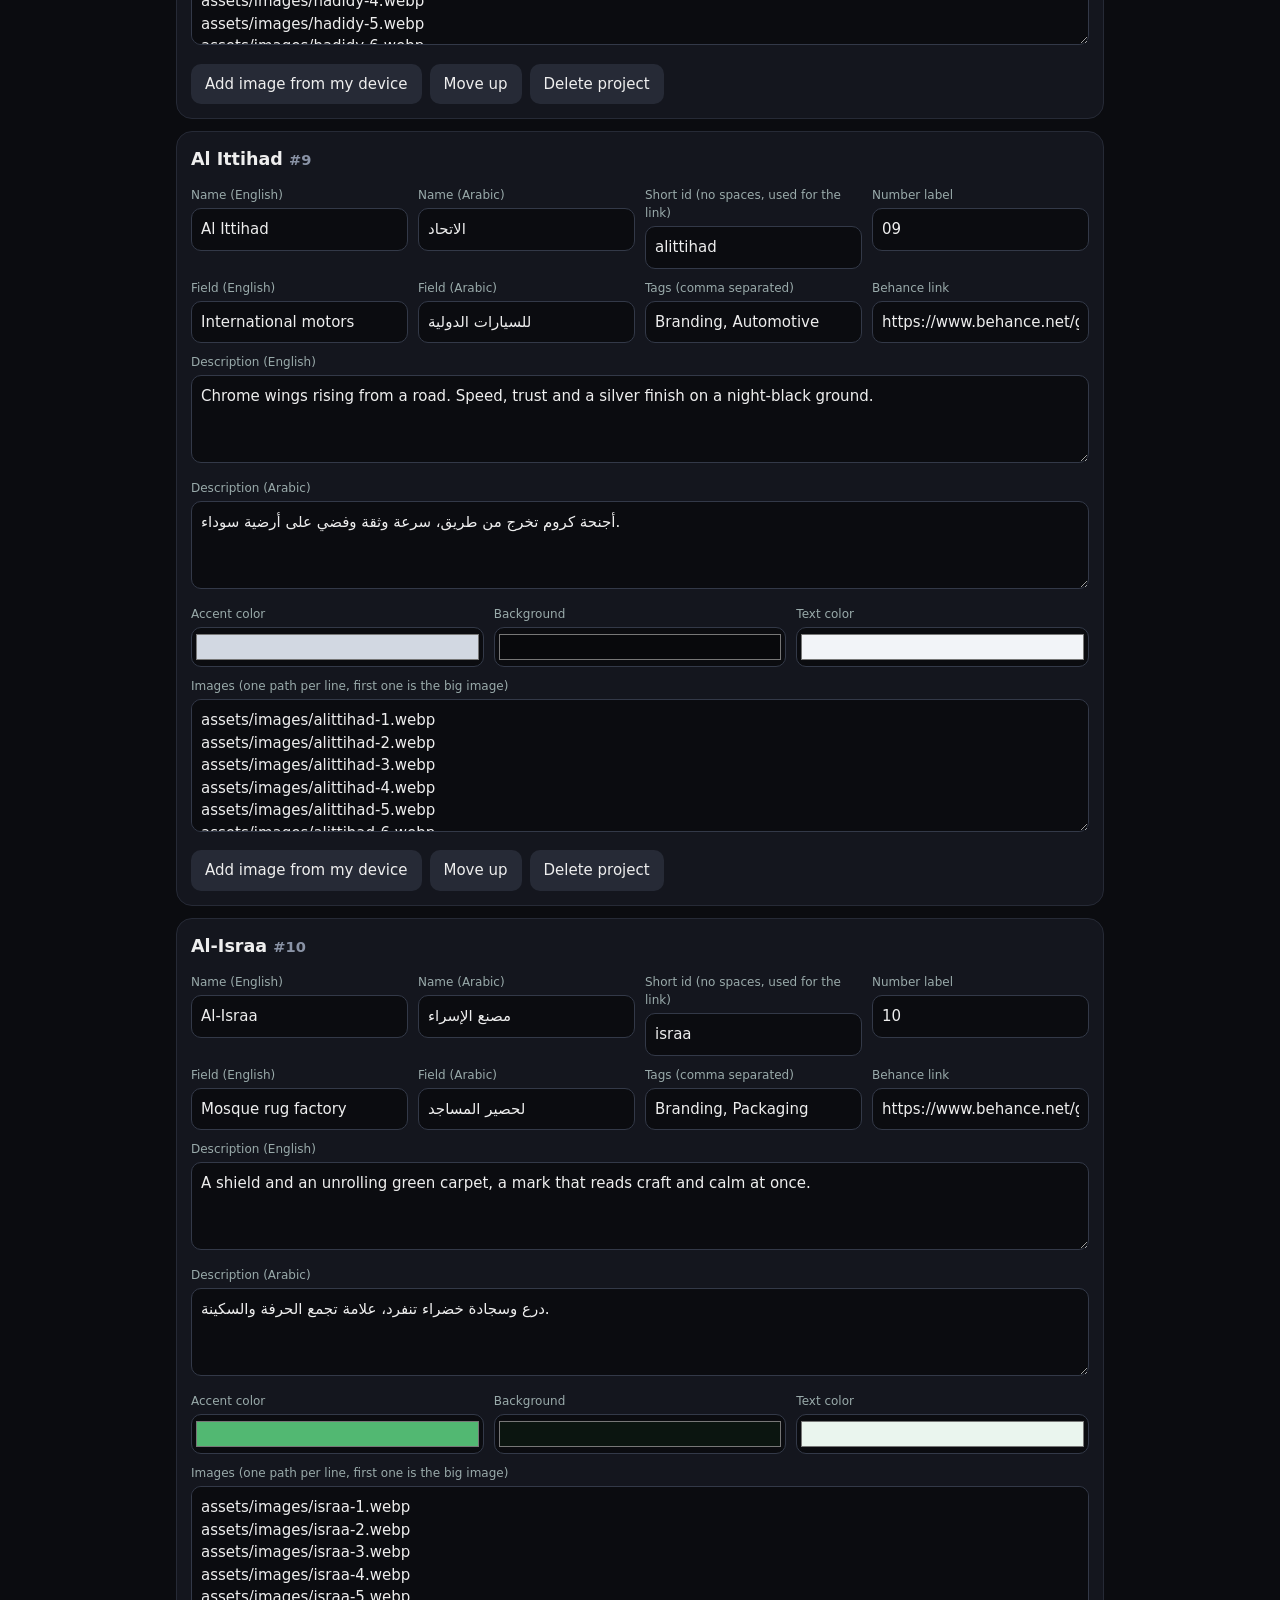
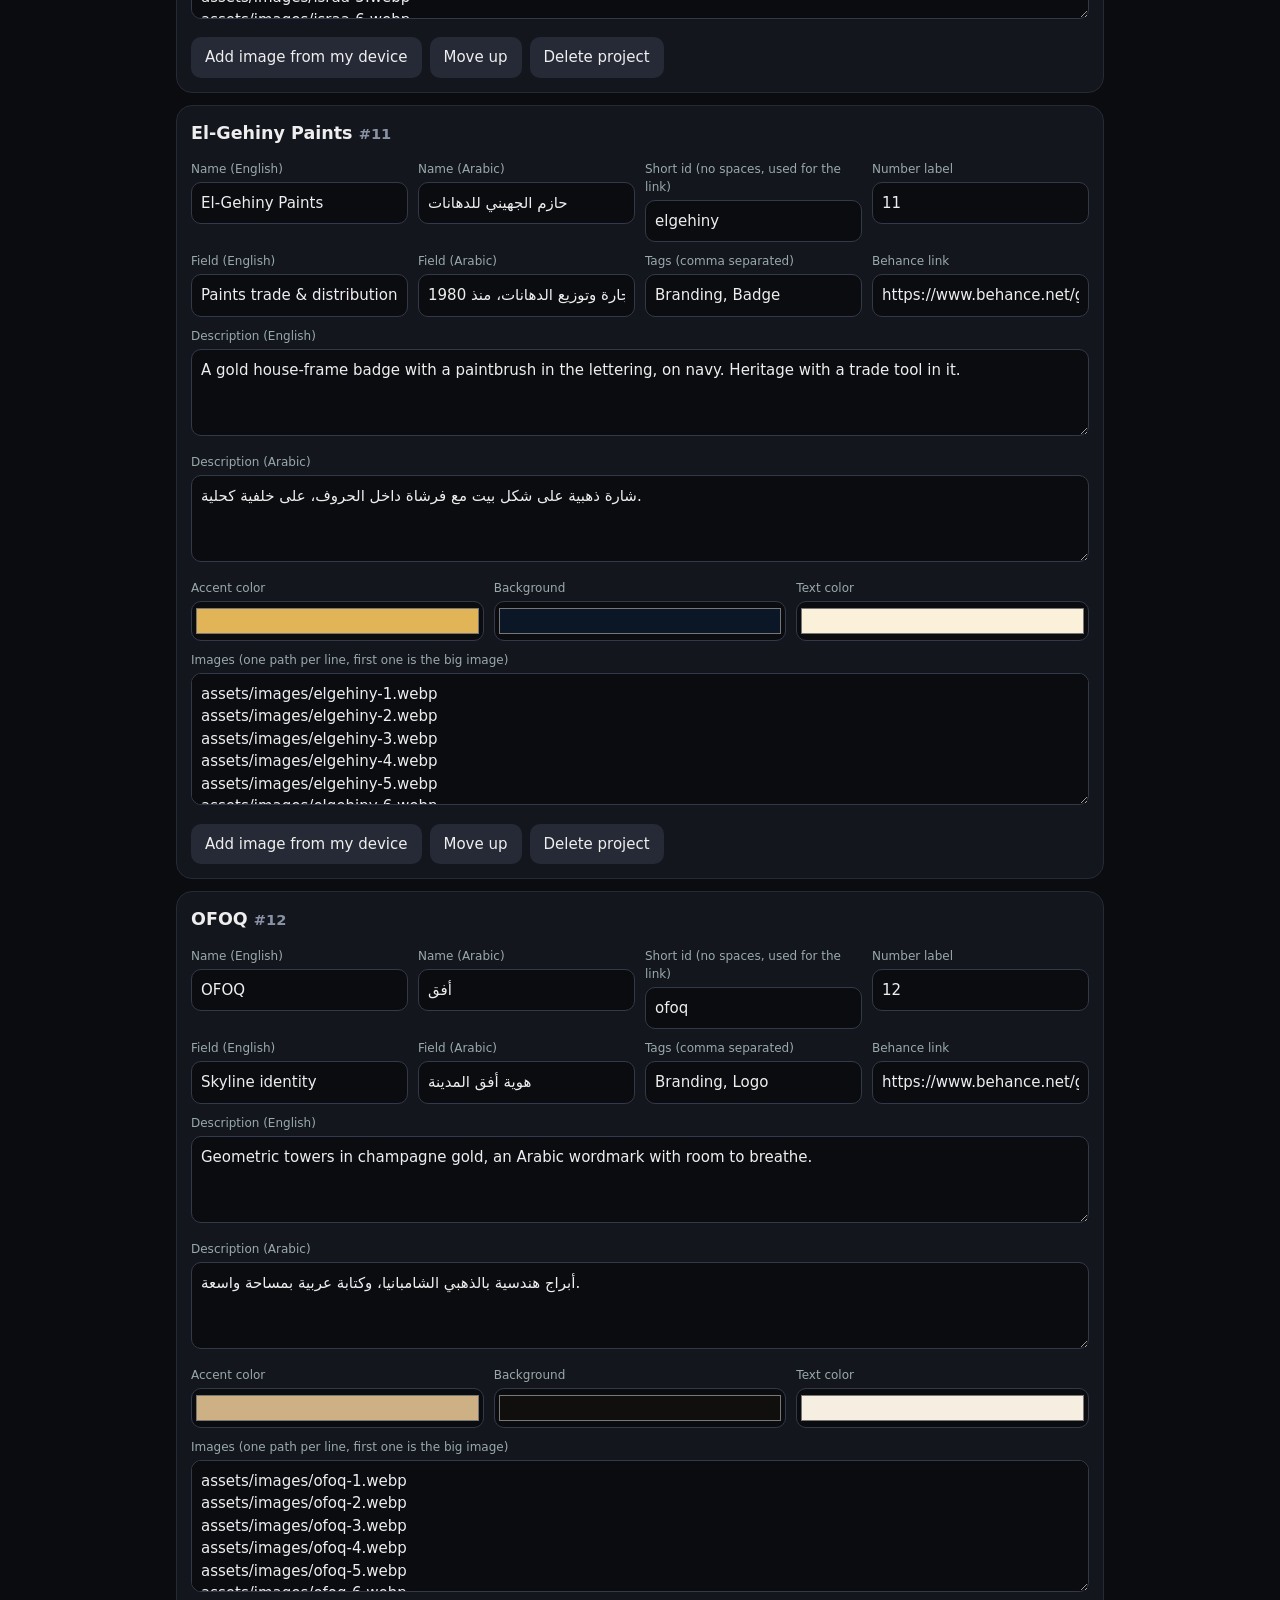
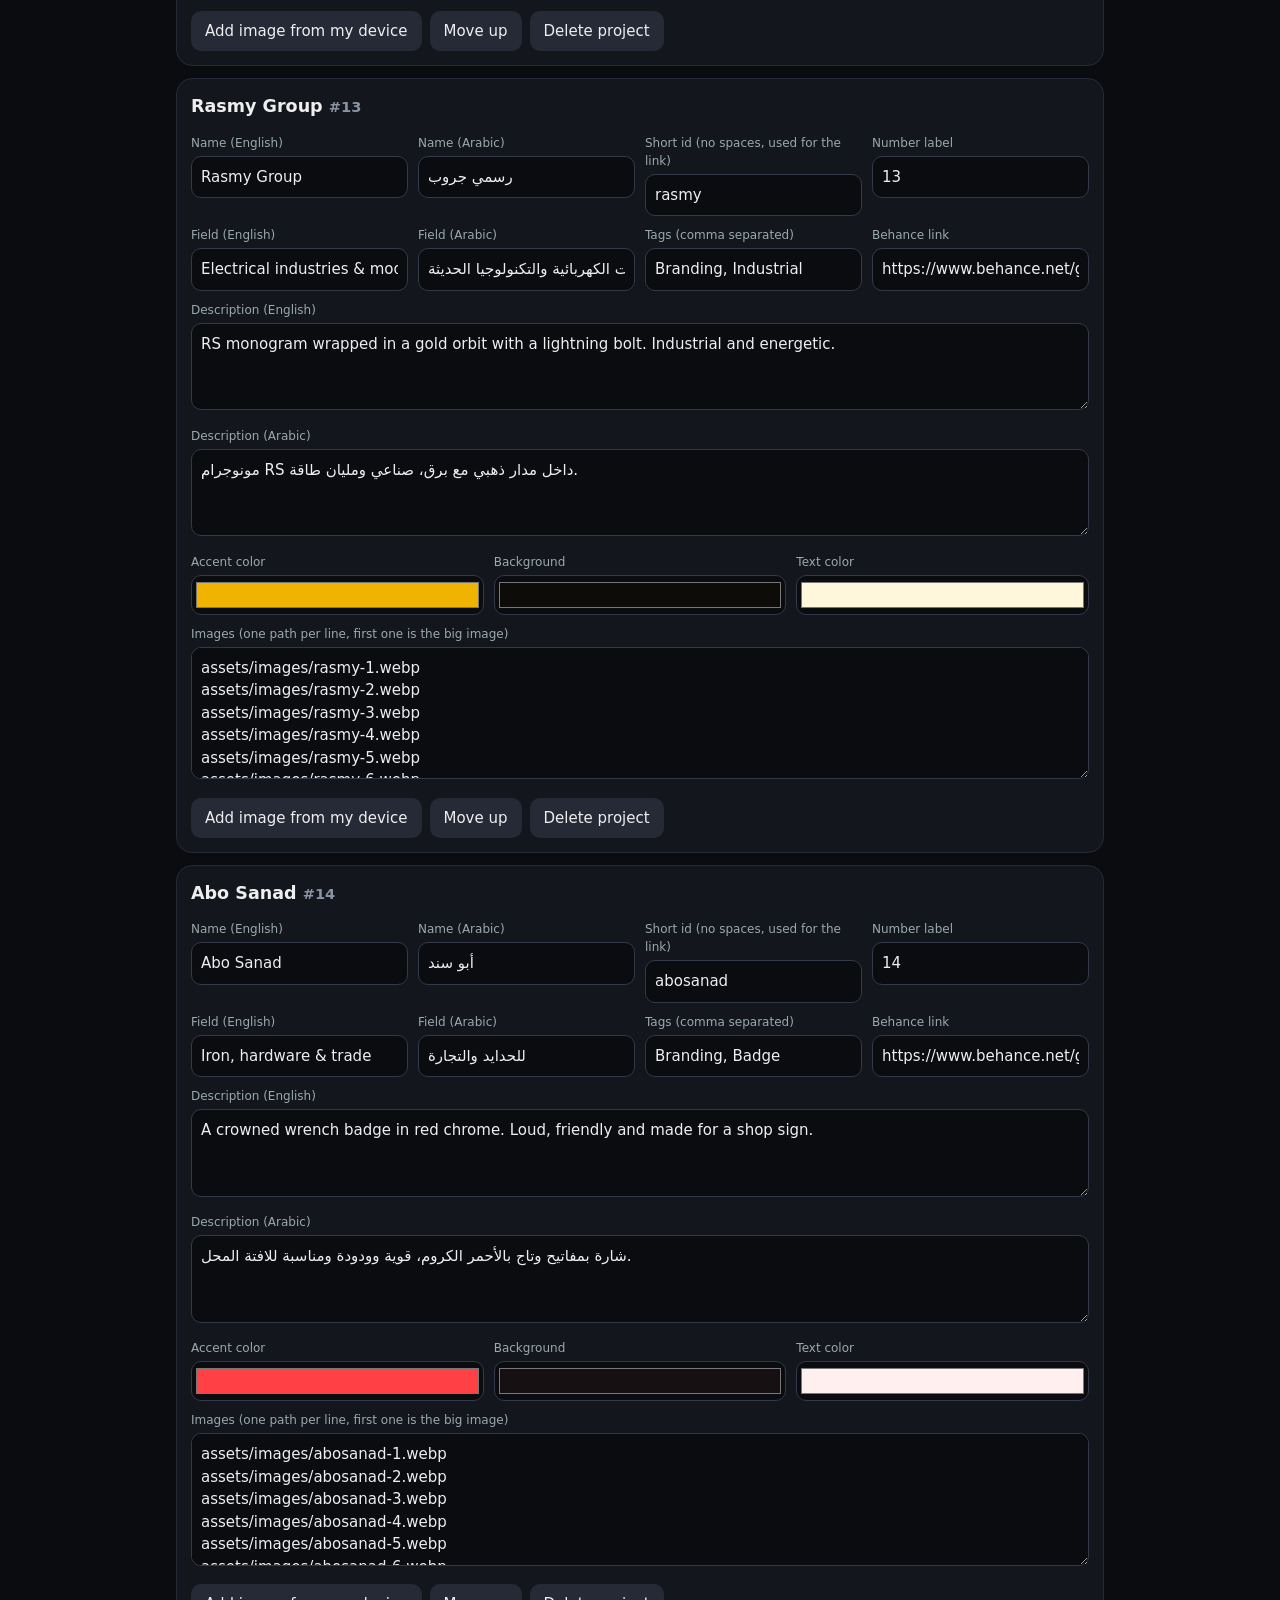
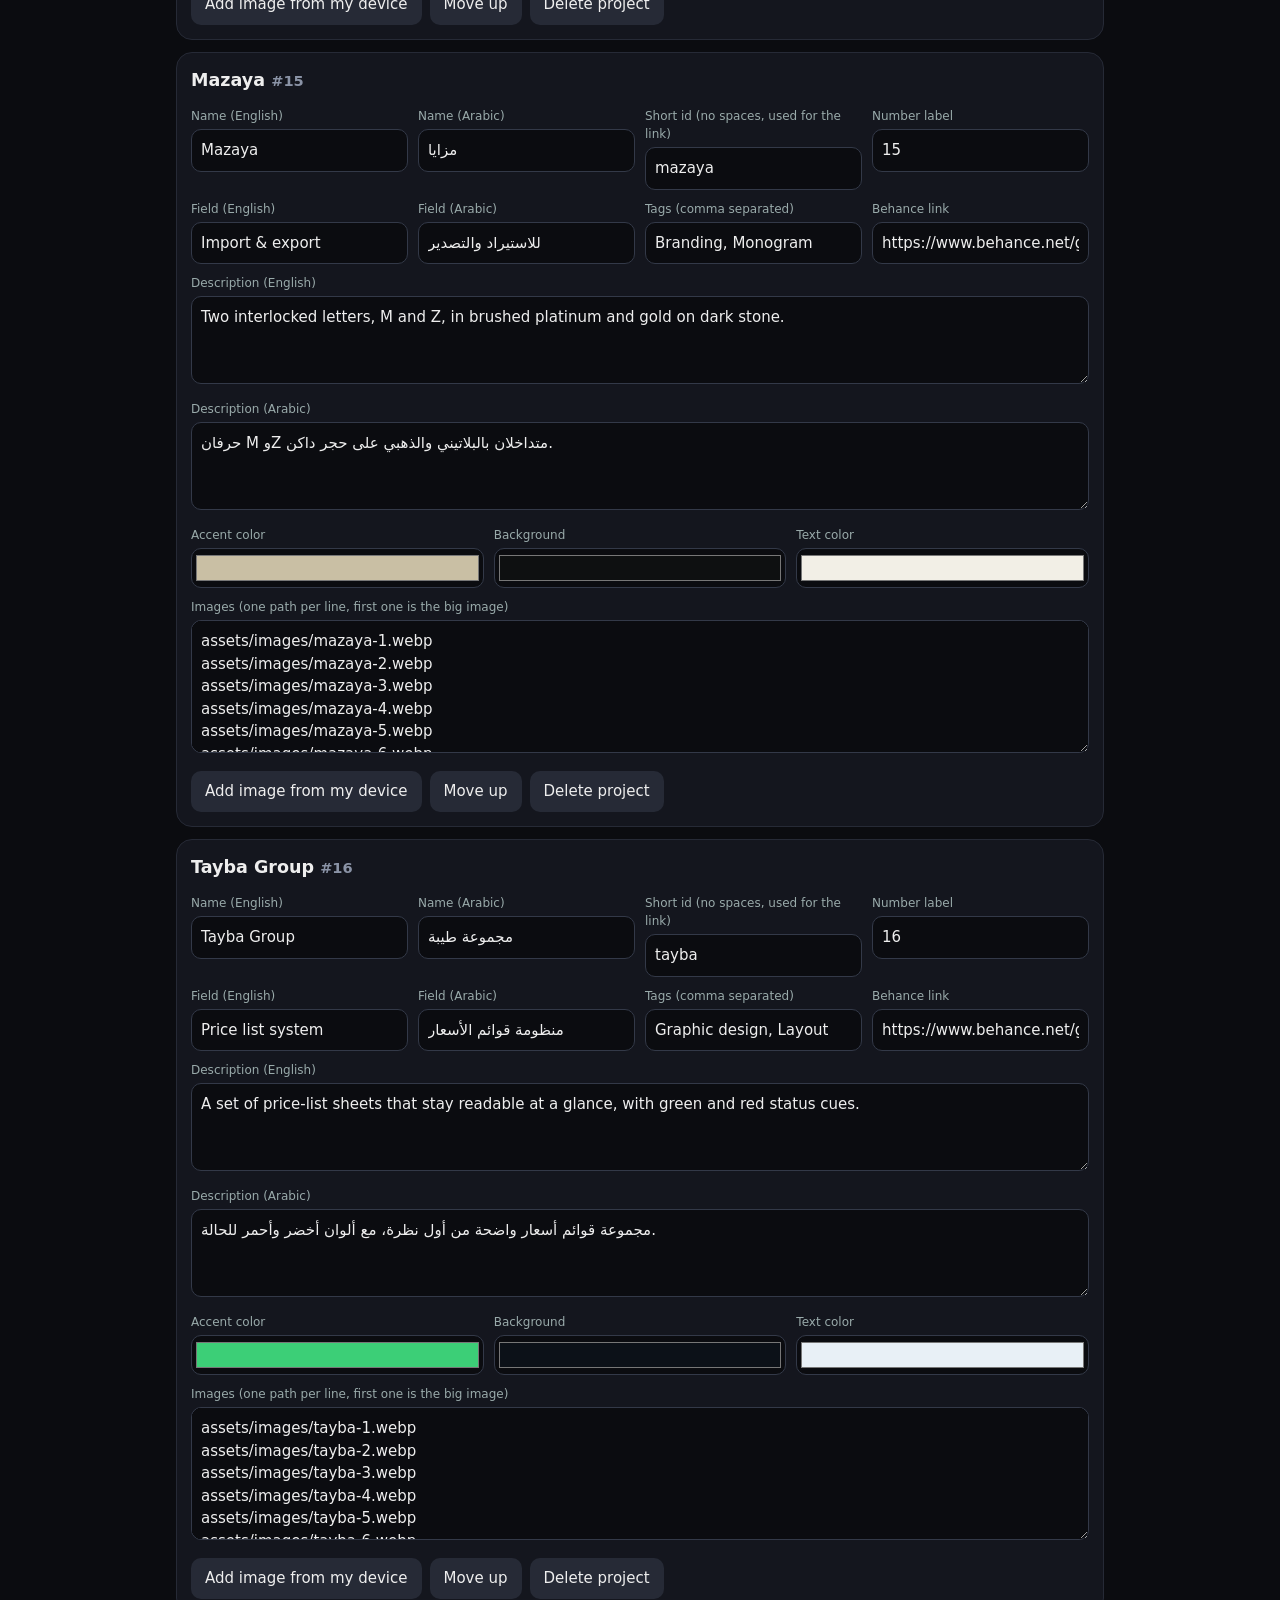
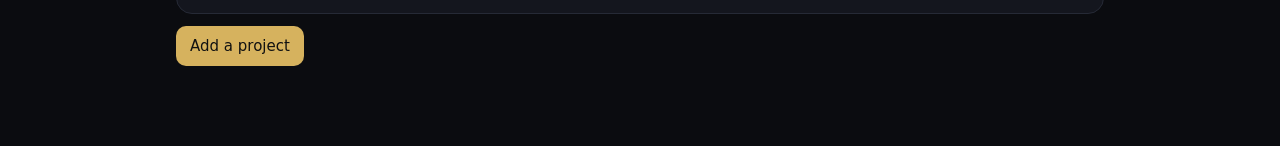
==== commit faeaa6c9: "Security: CSP for admin" ====
--- a/admin/index.html
+++ b/admin/index.html
@@ -2,6 +2,8 @@
 <html lang="en">
 <head>
 <meta charset="utf-8">
+<meta http-equiv="Content-Security-Policy" content="default-src 'self' 'unsafe-inline' data: blob: https:; object-src 'none'; base-uri 'self'">
+<meta name="referrer" content="strict-origin-when-cross-origin">
 <meta name="viewport" content="width=device-width, initial-scale=1">
 <meta name="robots" content="noindex">
 <title>Portfolio editor</title>
